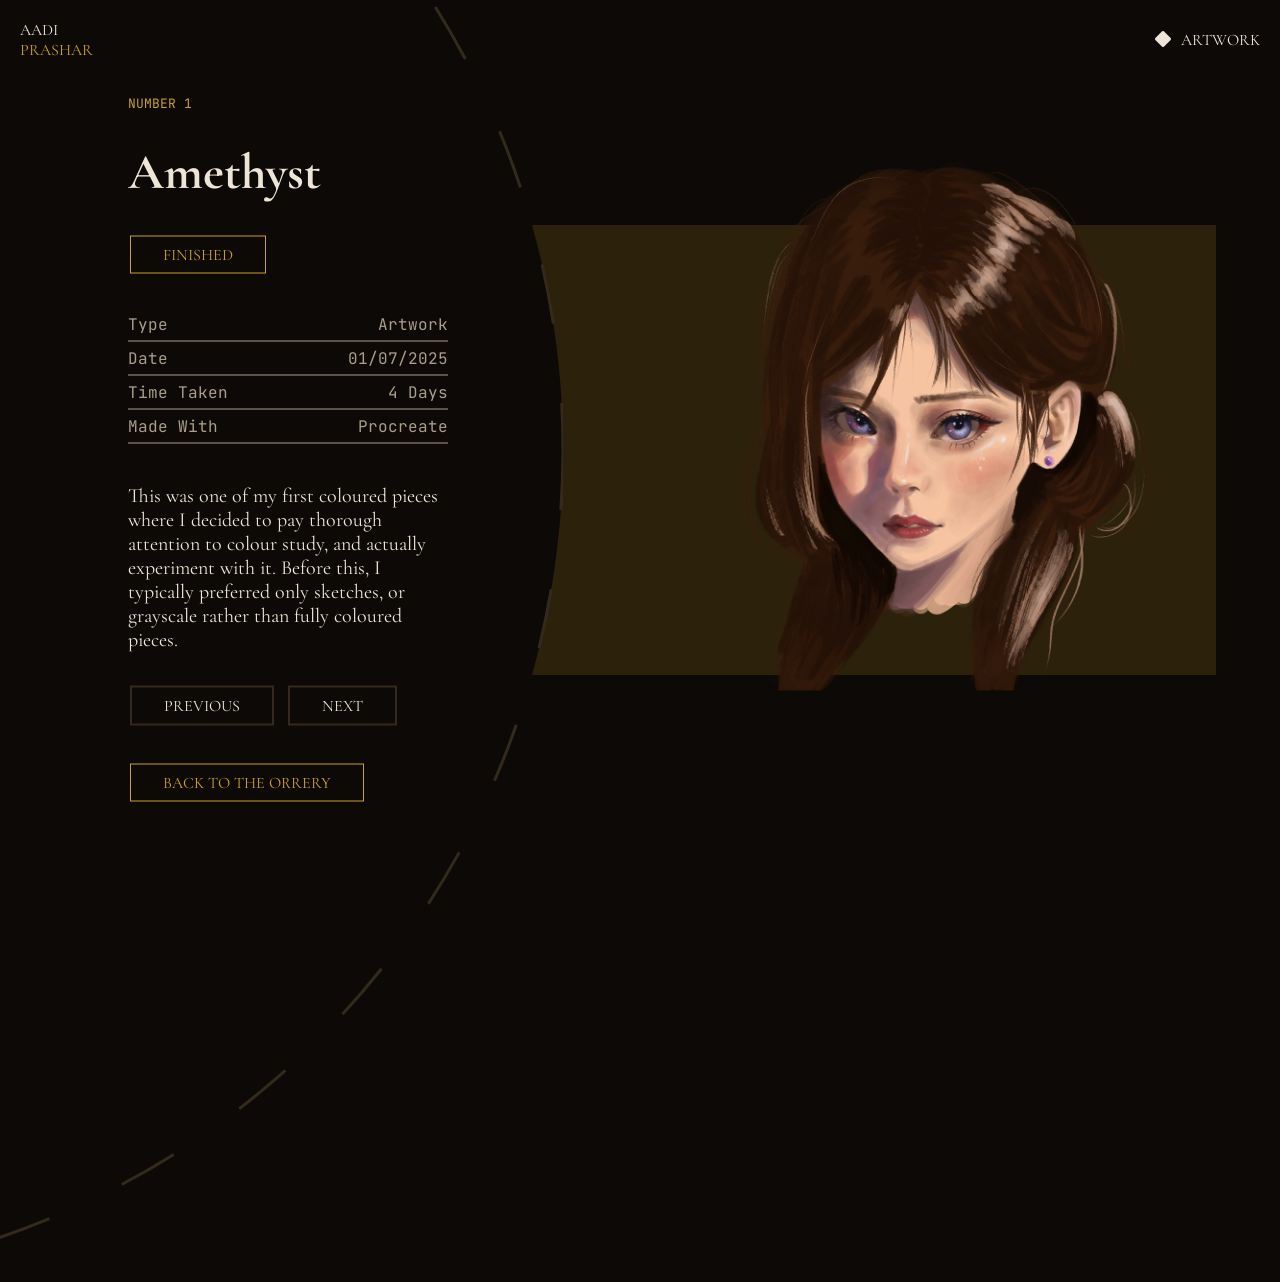
==== artwork.html @ fd330e30 "Added artwork image / styling to Artwork page" ====
<!DOCTYPE html>
<html>

<head>
    <meta charset="UTF-8">
    <meta name="viewport" content="width=device-width, initial-scale=1.0">
    <title>Artwork Page</title>
    <link href="style.css" rel="stylesheet" type="text/css" media="all">
    <link rel="stylesheet" href="https://cdn.jsdelivr.net/npm/bootstrap-icons@1.13.2/font/bootstrap-icons.min.css">
</head>

<body>
    <!-- Header -->
    <div class="project-header">
        <!-- Name label word mark -->
        <div class="name-label">
            <p class="first-name">Aadi</p>
            <p class="last-name">Prashar</p>
        </div>

        <!-- Project Type -->
        <p class="project-type"><i class="bi bi-diamond-fill"></i>Artwork</p>
    </div>

    <!-- Arc Split -->
    <div class="artwork-arc">
      <svg class="rings" aria-hidden="true">
        <circle class="ring" r="50%" />
      </svg>
    </div>

    <!-- Artwork Content -->
    <div class="artwork-content">
        <p class="artwork-number">Number 1</p>
        <h1 class="artwork-title">Amethyst</h1>
        <div class="status">Finished</div>

        <!-- Artwork data list -->
        <dl class="artwork-data">
            <div class="data-row">
                <dt>Type</dt>
                <dd>Artwork</dd>
            </div>
            <div class="data-row">
                <dt>Date</dt>
                <dd>01/07/2025</dd>
            </div>
            <div class="data-row">
                <dt>Time Taken</dt>
                <dd>4 Days</dd>
            </div>
            <div class="data-row">
                <dt>Made With</dt>
                <dd>Procreate</dd>
            </div>
        </dl>

        <p class="artwork-description">This was one of my first coloured pieces where I decided to pay thorough attention to colour study, and actually experiment with it. Before this, I typically preferred only sketches, or grayscale rather than fully coloured pieces.</p>
        
        <!-- Buttons -->
        <div class="nav-buttons">
            <a class="button">Previous</a>
            <a class="button">Next</a>
        </div>
        <a class="gold-button" href="index.html#orrery">Back to the Orrery</a>
    </div>

    <!-- Artwork -->
    <div class="artwork">
        <img src="images/artworks/amethyst.png" alt="Digital portrait - amethyst">
    </div>

    <div class="background-panel"></div>

</body>

</html>
---- style.css ----
@import url('https://fonts.googleapis.com/css2?family=Cormorant+Garamond:ital,wght@0,300..700;1,300..700&family=EB+Garamond:ital,wght@0,400..800;1,400..800&family=JetBrains+Mono:ital,wght@0,100..800;1,100..800&display=swap');

:root {
  --bg: #0C0907;
  --panel: #12100B;
  --border: #342A1C;
  --offwhite: #EDE6D6;
  --dim: #AB9E8B;
  --line: #241E15; 
  --gold: #C9A227;
  --amber: #B4472A;
}

html {
  cursor: url("images/cursors/arrow.png"), auto;
}

* {
  margin: 0;
  padding: 0;
  box-sizing: border-box;
  overflow: hidden;
  scroll-behavior: smooth;
}

body {
  background: var(--bg);
  color: var(--offwhite);
  font-family: "Cormorant Garamond", serif;
  height: 100vh;
  overflow-y: auto;
  scroll-snap-type: y proximity;
}

/* Buttons from W3Schools */
/* Buttons */
.button {
  border: 2px solid var(--border);
  color: var(--offwhite);
  padding: 8px 32px;
  text-align: center;
  text-decoration: none;
  text-transform: uppercase;
  display: inline-block;
  margin: 4px 2px;
  transition-duration: 0.4s;
  cursor: pointer;
}

.button:hover {
  background-color: color-mix(in srgb, var(--gold) 5%, transparent);
  border: 1px solid var(--gold);
  color: var(--gold);
}

.gold-button {
  border: 1.5px solid var(--gold);
  color: var(--gold);
  padding: 8px 32px;
  text-align: center;
  text-decoration: none;
  text-transform: uppercase;
  display: inline-block;
  margin: 4px 2px;
  transition-duration: 0.4s;
  cursor: pointer;
}

.gold-button:hover {
  background-color: var(--gold);
  color: var(--bg);
}

/* ************************************

----------- INDEX.HTML ----------------

************************************* */

/* Navbar snippet from W3Schools then edited */
/* The navigation bar */
.navbar {
  font-size: 14px;
  text-transform: uppercase;
  position: fixed;
  display: flex;
  flex-direction: column;
  right: 15px;
  top: 50%;
  transform: translateY(-50%);
  z-index: 10;
}

/* Links inside the navbar */
.navbar a {
  float: left;
  color: var(--offwhite);
  text-align: center;
  padding: 14px 16px;
  text-decoration: none;
  transition-duration: 0.4s;
}

.navbar a:hover {
  color: var(--gold);
}

.navbar .active {
  font-size: 16px;
  color: var(--gold);
}

/* ----------------
Home section 
---------------- */
.hero-section {
  height: 100vh;
  padding: 0 clamp(20px, 7vw, 140px);
  display: flex;
  flex-direction: column;
  justify-content: center;
  border-bottom: 1px solid var(--line);
  position: relative;
  scroll-snap-align: start;
  overflow: visible;
}

/* Hero text */
.hero-section h1 {
  font-family: "Cormorant Garamond", serif;
  font-weight: 300;
  font-size: clamp(44px, 8vw, 170px);
  line-height: 1;
  letter-spacing: 14px;
  text-transform: uppercase;
  z-index: 10;
}

.hero-section p {
  color: var(--gold);
  font-size: clamp(16px, 1.5vw, 20px);
  letter-spacing: 3px;
  margin-top: 20px;
  white-space: nowrap;
}

/* Hero rings */
.hero-rings {
  position: absolute;
  right: -5%;
  top: 59%;
  transform: translateY(-50%);
  width: clamp(20vw, 50vw, 60vw);
  aspect-ratio: 1;
  z-index: 9;
  opacity: 70%;
}

/* Claude gen */
.hero-rings .rings {
  position: absolute;
  inset: 0;
  width: 100%;
  height: 100%;
  overflow: visible;
  pointer-events: none;
}

/* Claude gen */
.hero-rings .ring {
  cx: 50%;
  cy: 50%;
  fill: none;
  stroke: var(--border);
  stroke-width: 2;
  stroke-dasharray: 30 18;
}

/* Scroll line */
.scroll {
  position: absolute;
  left: 50%;
  bottom: -40px;
  transform: translate(-50%, -50%);
}

.scroll-text {
  font-family: "Cormorant Garamond", serif;
  font-size: 12px;
  letter-spacing: 5px;
  color: var(--gold);
  text-align: center;
}

.scroll-line {
  width: 1px;
  height: 80px;
  background: linear-gradient(to bottom, var(--gold), var(--bg));
  margin: 10px auto 0 auto;
}


/* ----------------
Orrery Section 
---------------- */
.orrery-section {
  position: relative;
  height: 100vh;
  align-items: center;
  justify-content: center;
  gap: 60px;
  border-bottom: 1px solid var(--line);
  scroll-snap-align: start;
}

/* Name wordmark label */
.name-label {
  position: sticky;
  top: 20px;
  margin: 20px 0 0 20px;
  font-family: "Cormorant Garamond", serif;
  text-transform: uppercase;
}

.name-label .first-name {
  color: var(--offwhite);
}

.name-label .last-name {
  color: var(--gold);
}

/* Dial */
.dial {
  position: absolute;
  top: 50%;
  left: 50%;
  transform: translate(-50%, -50%);
  width: clamp(250px, 40%, 1000px);
  aspect-ratio: 1;
  position: relative;
  border-radius: 50%;
  overflow: visible;
}

/* Ring / dial styling */
/* Claude gen */
.rings {
  position: absolute;
  inset: 0;
  width: 100%;
  height: 100%;
  pointer-events: none;
}

/* Claude gen */
.ring {
  cx: 50%;
  cy: 50%;
  fill: none;
  stroke: var(--border);
  stroke-width: 2;
  stroke-dasharray: 30 18;
}

/*--- Code adapted from Theo Soti "CSS radar animation": 
https://cssradar.com/blog/css-radar-animation.html --- */

/* Sweep */
.orrery-sweep {
  position: absolute;
  inset: 0;
  animation: radar-sweep 9s linear infinite;
  overflow: inherit;
}

.sweep {
  position: absolute;
  inset: 0;
  border-radius: 50%;
  overflow: clip;
}

.sweep::before {
  content: "";
  position: absolute;
  inset: 0;
  border-radius: inherit;
  background: conic-gradient(
    from 0deg,
    transparent 0 89%,
    color-mix(in srgb, var(--gold) 8%, transparent) 94%,
    color-mix(in srgb, var(--gold) 22%, transparent) 97%
  );
}

@keyframes radar-sweep {
  to {
    rotate: 1turn;
  }
}

/* Centre Plot */
.orrery-centre {
  position: absolute;
  inset: 0;
  margin: auto;
  inline-size: 10px;
  aspect-ratio: 1;
  border-radius: 50%;
  background: var(--gold);
}

.orrery-plots {
  z-index: 10;
  margin: 0;
  padding: 0;
  list-style: none;
}

.orrery-plot {
  position: absolute;
  inset-inline-start: var(--bx);
  inset-block-start: var(--by);
  translate: -50% -50%;
  inline-size: 10px;
  aspect-ratio: 1;
  rotate: 45deg;
  background: var(--offwhite);
}
/*--- End of adapted code --- */

/* Orrery hand */
.hand {
  position: absolute;
  width: 4px;
  height: 52%;
  left: 50%;
  bottom: 50%;
  transform: translate(-50%, 0);
  background: var(--gold);
}

/* Orrery Centre Name */
.orrery-name {
  position: absolute;
  display: none;
  top: 50%;
  left: 50%;
  transform: translate(-50%, -50%);
  font-size: 14px;
  letter-spacing: 3px;
  white-space: nowrap;
}

/* Preview window */
.preview {
  display: none;
  width: 300px;
  height: 420px;
  background: var(--panel);
  border: 1px solid var(--border);
}

/* Key */
.key {
  position: absolute;
  bottom: 20px;
  left: 20px;
}

.key-title {
  font-size: 14px;
  color: var(--offwhite);
  margin-bottom: 10px;
}

.key ul {
  display: flex;
  flex-direction: column;
  gap: 10px;
  list-style: none;
}

.key li {
  font-family: 'JetBrains Mono', monospace;
  font-size: 12px;
  display: flex;
  align-items: center;
  gap: 10px;
}

/* Key icons */
.key .game {
  color: var(--amber);
}

.key .website {
  color: var(--gold);
}

.key .art-finished {
  color: var(--offwhite);
}

.key .art-study {
  color: var(--offwhite);
  font-size: 8px;
}

.key .fav {
  color: var(--gold);
}


/* Buttons */
.orrery-buttons {
  position: absolute;
  bottom: 20px;
  right: 20px;
  display: flex;
  gap: 12px;
}

/* ----------------
About Section 
---------------- */
.about-section {
  position: relative;
  height: 100vh;
  display: flex;
  align-items: center;
  justify-content: center;
  gap: 60px;
  padding: 80px;
  border-bottom: 1px solid var(--line);
  scroll-snap-align: start;
}

/* ----------------
Contact Section 
---------------- */
.contact-section {
  position: relative;
  height: 100vh;
  display: flex;
  align-items: center;
  justify-content: center;
  gap: 60px;
  padding: 80px;
  border-bottom: 1px solid var(--line);
  scroll-snap-align: start;
}



/* ************************************

----------- ARTWORK.HTML ----------------

************************************* */
/* Header */
.project-header {
  position: absolute;
  top: 20px;
  left: 20px;
  right: 20px;
  display: flex;
  justify-content: space-between;
  z-index: 10;
}

.project-header .name-label {
  top: 0;
  margin: 0;
  position: sticky;
}

.project-header .project-type {
  text-transform: uppercase;
  font-family: "Cormorant Garamond", serif;
  display: flex;
  align-items: center;
  gap: 10px;
}

/* Ring Arc */
.artwork-arc {
  position: absolute;
  top: 50%;
  transform: translate(0, -50%);
  left: calc(44% - 130vw);
  width: 130vw;
  aspect-ratio: 1;
  z-index: 2;
}

.artwork-arc .ring {
  fill: var(--bg);
  stroke-width: 3;
  stroke-dasharray: 60 80;
}

/* Content */
.artwork-content {
  position: absolute;
  top: 50%;
  left: 10vw;
  transform: translate(0, -50%);
  max-width: 25vw;
  display: flex;
  flex-direction: column;
  z-index: 10;
  align-items: flex-start;
  gap: 30px;
}

.artwork-number {
  font-family: 'JetBrains Mono', monospace;
  text-transform: uppercase;
  font-size: 13px;
  color: var(--gold);
}

.artwork-title {
  font-size: 50px;
}

.status {
  border: 1.5px solid var(--gold);
  color: var(--gold);
  padding: 8px 32px;
  text-align: center;
  margin: 4px 2px;
  text-transform: uppercase;
}

.artwork-data {
  width: 100%;
  font-family: 'JetBrains Mono', monospace;
  color: var(--dim);
  padding-bottom: 10px;
}

.data-row {
  display: flex;
  justify-content: space-between;
  padding: 6px 0;
  border-bottom: 1px solid var(--dim);
}

.artwork-description {
  max-width: 50ch;
  font-size: 20px;
}

.nav-buttons {
  display: flex;
  gap: 10px;
}

/* Artwork */
.artwork {
  position: absolute;
  top: 45%;
  right: 3%;
  transform: translate(0, -50%);
  width: 45vw;
  z-index: 3;
}

.artwork img {
  width: 100%;
  height: 100%;
  object-fit: contain;
}

/* Panel that sits behind artwork */
.background-panel {
  position: absolute;
  width: 95vw;
  height: 50vh;
  background-color: color-mix(in srgb, var(--gold) 20%, transparent 100%);
  top: 50%;
  left: 0;
  transform: translate(0, -50%);
  z-index: 1;
}
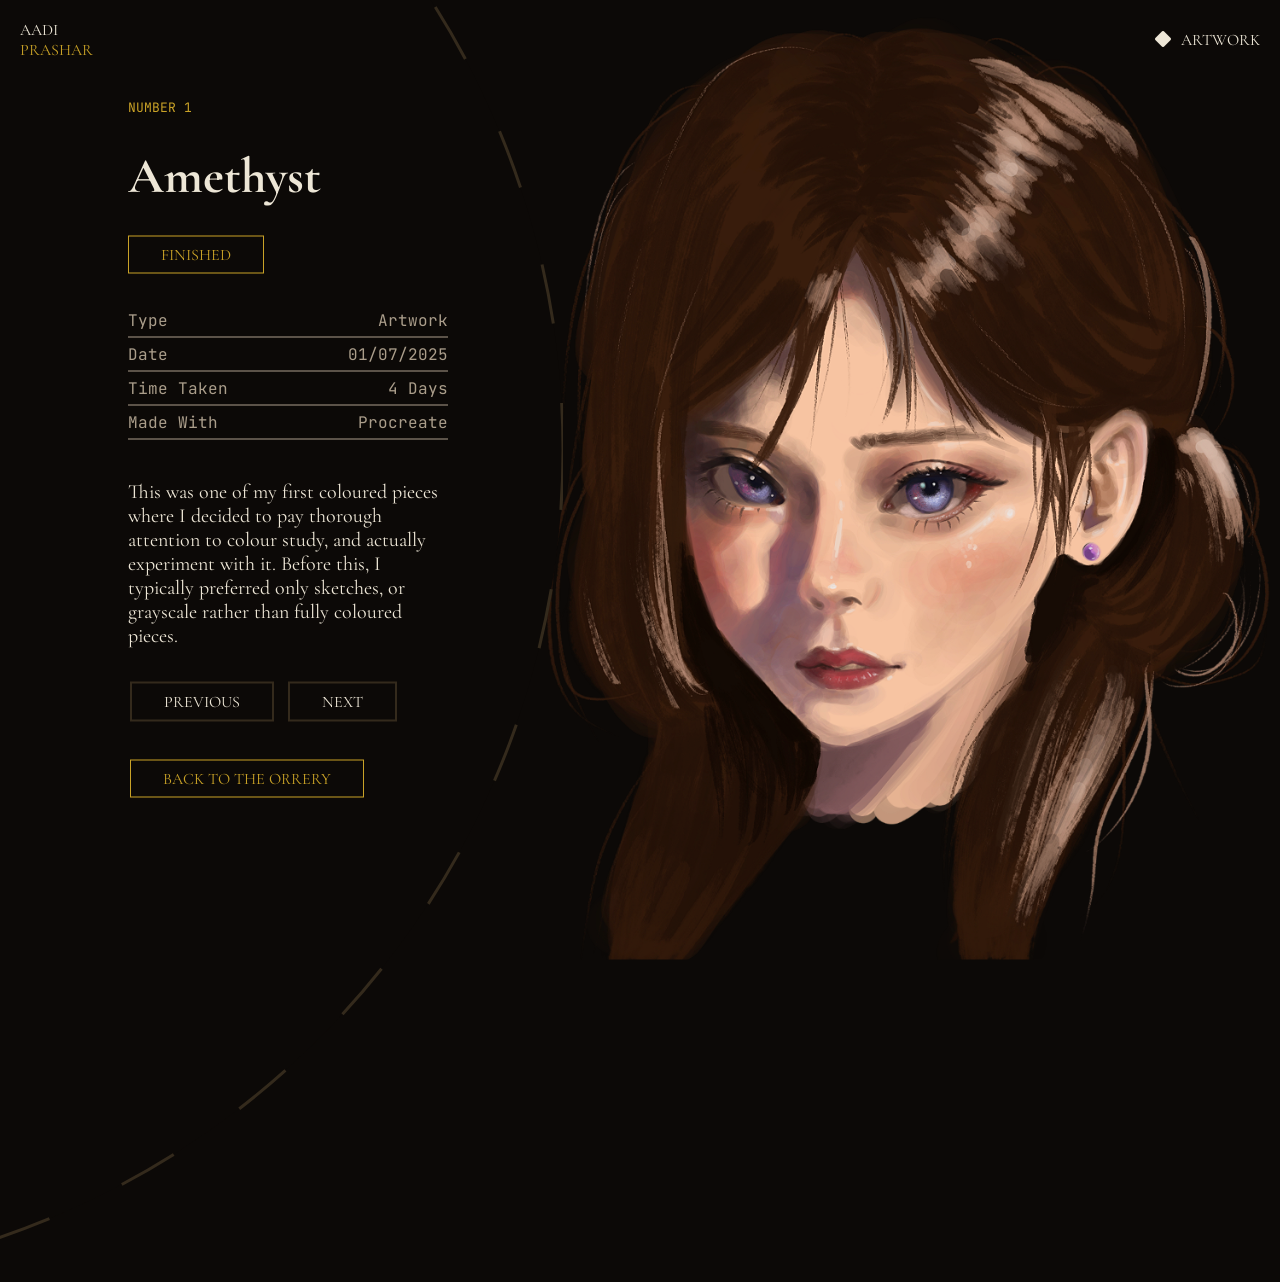
==== commit 29e91fb1: "Got feedback and made art much bigger / bleed off edges" ====
--- a/artwork.html
+++ b/artwork.html
@@ -70,8 +70,6 @@
         <img src="images/artworks/amethyst.png" alt="Digital portrait - amethyst">
     </div>
 
-    <div class="background-panel"></div>
-
 </body>
 
 </html>
--- a/style.css
+++ b/style.css
@@ -32,7 +32,6 @@
   scroll-snap-type: y proximity;
 }
 
-/* Buttons from W3Schools */
 /* Buttons */
 .button {
   border: 2px solid var(--border);
@@ -93,7 +92,6 @@
 
 /* Links inside the navbar */
 .navbar a {
-  float: left;
   color: var(--offwhite);
   text-align: center;
   padding: 14px 16px;
@@ -127,7 +125,6 @@
 
 /* Hero text */
 .hero-section h1 {
-  font-family: "Cormorant Garamond", serif;
   font-weight: 300;
   font-size: clamp(44px, 8vw, 170px);
   line-height: 1;
@@ -150,30 +147,10 @@
   right: -5%;
   top: 59%;
   transform: translateY(-50%);
-  width: clamp(20vw, 50vw, 60vw);
+  width: 50vw;
   aspect-ratio: 1;
   z-index: 9;
   opacity: 70%;
-}
-
-/* Claude gen */
-.hero-rings .rings {
-  position: absolute;
-  inset: 0;
-  width: 100%;
-  height: 100%;
-  overflow: visible;
-  pointer-events: none;
-}
-
-/* Claude gen */
-.hero-rings .ring {
-  cx: 50%;
-  cy: 50%;
-  fill: none;
-  stroke: var(--border);
-  stroke-width: 2;
-  stroke-dasharray: 30 18;
 }
 
 /* Scroll line */
@@ -206,9 +183,6 @@
 .orrery-section {
   position: relative;
   height: 100vh;
-  align-items: center;
-  justify-content: center;
-  gap: 60px;
   border-bottom: 1px solid var(--line);
   scroll-snap-align: start;
 }
@@ -238,7 +212,6 @@
   transform: translate(-50%, -50%);
   width: clamp(250px, 40%, 1000px);
   aspect-ratio: 1;
-  position: relative;
   border-radius: 50%;
   overflow: visible;
 }
@@ -312,7 +285,6 @@
 }
 
 .orrery-plots {
-  z-index: 10;
   margin: 0;
   padding: 0;
   list-style: none;
@@ -371,7 +343,6 @@
 
 .key-title {
   font-size: 14px;
-  color: var(--offwhite);
   margin-bottom: 10px;
 }
 
@@ -473,7 +444,6 @@
 .project-header .name-label {
   top: 0;
   margin: 0;
-  position: sticky;
 }
 
 .project-header .project-type {
@@ -531,7 +501,6 @@
   color: var(--gold);
   padding: 8px 32px;
   text-align: center;
-  margin: 4px 2px;
   text-transform: uppercase;
 }
 
@@ -562,27 +531,15 @@
 /* Artwork */
 .artwork {
   position: absolute;
-  top: 45%;
-  right: 3%;
+  top: 50%;
+  right: -12%;
   transform: translate(0, -50%);
-  width: 45vw;
-  z-index: 3;
+  width: 80vw;
+  z-index: -1;
 }
 
 .artwork img {
   width: 100%;
   height: 100%;
-  object-fit: contain;
-}
-
-/* Panel that sits behind artwork */
-.background-panel {
-  position: absolute;
-  width: 95vw;
-  height: 50vh;
-  background-color: color-mix(in srgb, var(--gold) 20%, transparent 100%);
-  top: 50%;
-  left: 0;
-  transform: translate(0, -50%);
-  z-index: 1;
-}+}
+
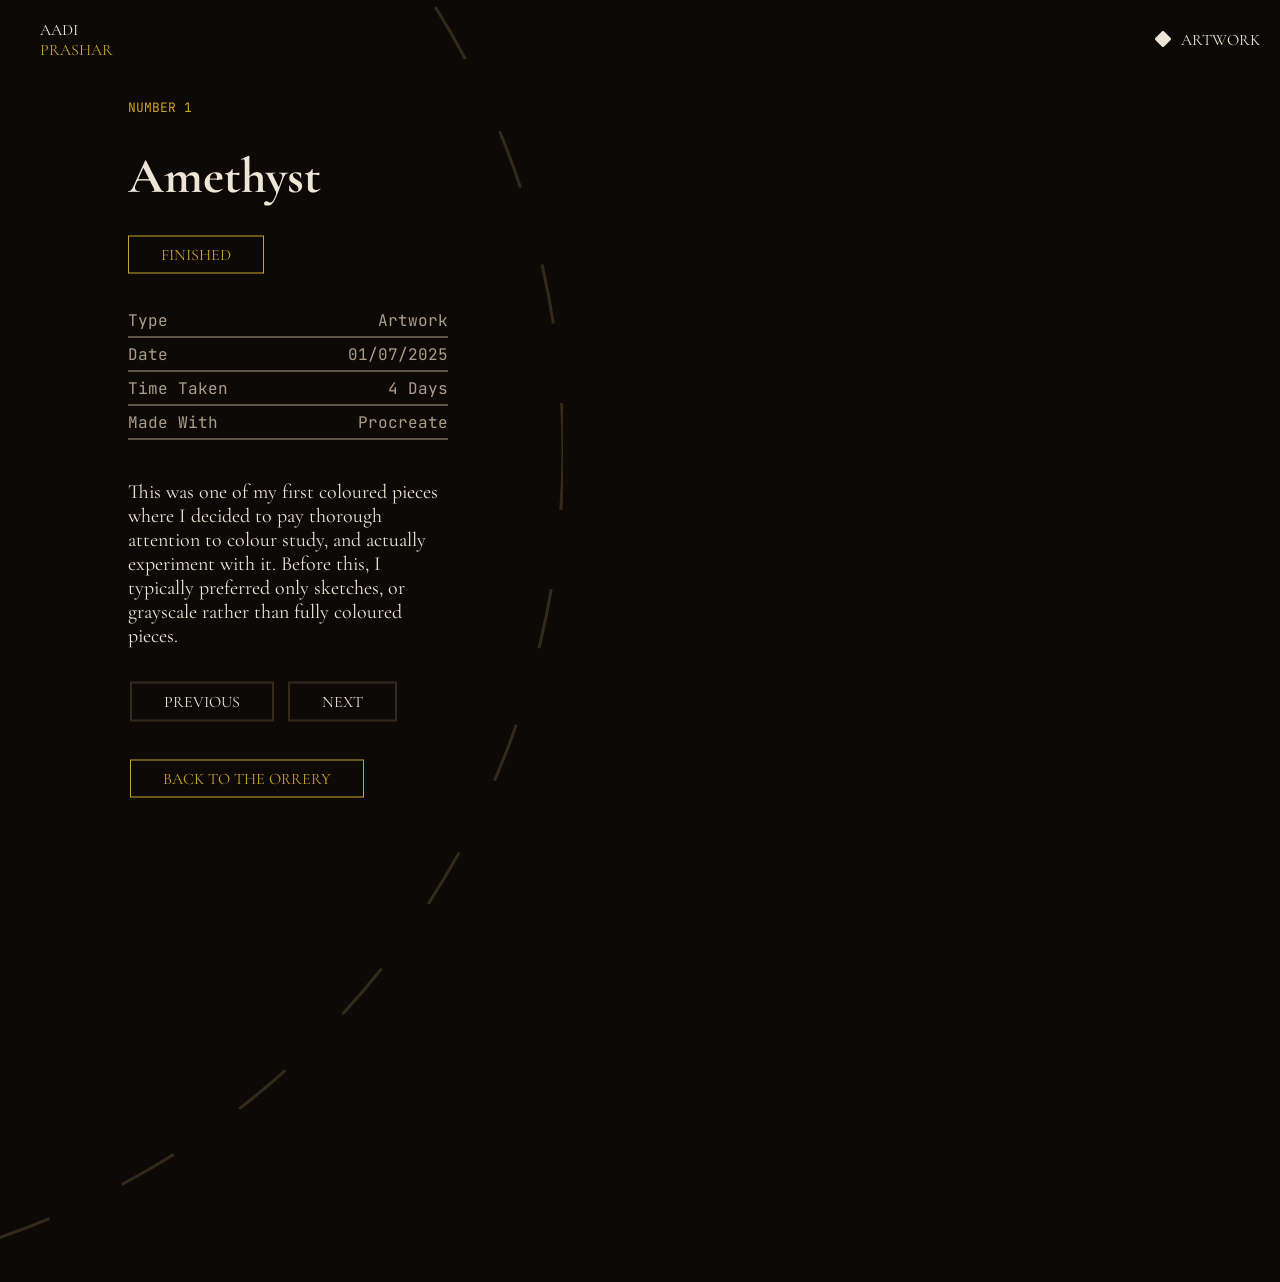
==== commit 0cf35067: "Started working on the website page, working on arc / content positioning" ====
--- a/artwork.html
+++ b/artwork.html
@@ -13,10 +13,10 @@
     <!-- Header -->
     <div class="project-header">
         <!-- Name label word mark -->
-        <div class="name-label">
+        <a class="name-label" href="index.html">
             <p class="first-name">Aadi</p>
             <p class="last-name">Prashar</p>
-        </div>
+        </a>
 
         <!-- Project Type -->
         <p class="project-type"><i class="bi bi-diamond-fill"></i>Artwork</p>
@@ -67,7 +67,7 @@
 
     <!-- Artwork -->
     <div class="artwork">
-        <img src="images/artworks/amethyst.png" alt="Digital portrait - amethyst">
+        <img src="images/artworks/amethyst-print.png" alt="Digital portrait - amethyst">
     </div>
 
 </body>
--- a/style.css
+++ b/style.css
@@ -190,10 +190,13 @@
 /* Name wordmark label */
 .name-label {
   position: sticky;
+  z-index: 10;
   top: 20px;
+  left: 20px;
   margin: 20px 0 0 20px;
   font-family: "Cormorant Garamond", serif;
   text-transform: uppercase;
+  text-decoration: none;
 }
 
 .name-label .first-name {
@@ -448,7 +451,6 @@
 
 .project-header .project-type {
   text-transform: uppercase;
-  font-family: "Cormorant Garamond", serif;
   display: flex;
   align-items: center;
   gap: 10px;
@@ -543,3 +545,102 @@
   height: 100%;
 }
 
+
+/* ************************************
+
+----------- WEBSITE.HTML ----------------
+
+************************************* */
+.project-header .project-type .website {
+  color: var(--gold);
+}
+
+/* Ring Arc */
+.website-arc {
+  position: absolute;
+  top: clamp(-2000px, -5vw, -200px);
+  transform: translate(0, -50%);
+  left: 30vw;
+  width: 130vw;
+  aspect-ratio: 1;
+  z-index: 2;
+}
+
+.website-arc .ring {
+  fill: var(--bg);
+  stroke-width: 3;
+  stroke-dasharray: 60 80;
+}
+
+/* Content */
+.website-content {
+  position: absolute;
+  top: 50%;
+  right: 20vw;
+  transform: translate(0, -50%);
+  max-width: 25vw;
+  display: flex;
+  flex-direction: column;
+  z-index: 10;
+  align-items: flex-start;
+  gap: 30px;
+}
+
+.artwork-number {
+  font-family: 'JetBrains Mono', monospace;
+  text-transform: uppercase;
+  font-size: 13px;
+  color: var(--gold);
+}
+
+.artwork-title {
+  font-size: 50px;
+}
+
+.status {
+  border: 1.5px solid var(--gold);
+  color: var(--gold);
+  padding: 8px 32px;
+  text-align: center;
+  text-transform: uppercase;
+}
+
+.artwork-data {
+  width: 100%;
+  font-family: 'JetBrains Mono', monospace;
+  color: var(--dim);
+  padding-bottom: 10px;
+}
+
+.data-row {
+  display: flex;
+  justify-content: space-between;
+  padding: 6px 0;
+  border-bottom: 1px solid var(--dim);
+}
+
+.artwork-description {
+  max-width: 50ch;
+  font-size: 20px;
+}
+
+.nav-buttons {
+  display: flex;
+  gap: 10px;
+}
+
+/* Artwork */
+.artwork {
+  position: absolute;
+  top: 50%;
+  left: 10%;
+  transform: translate(0, -50%);
+  width: 40vw;
+  z-index: -1;
+}
+
+.artwork img {
+  width: 100%;
+  height: 100%;
+}
+
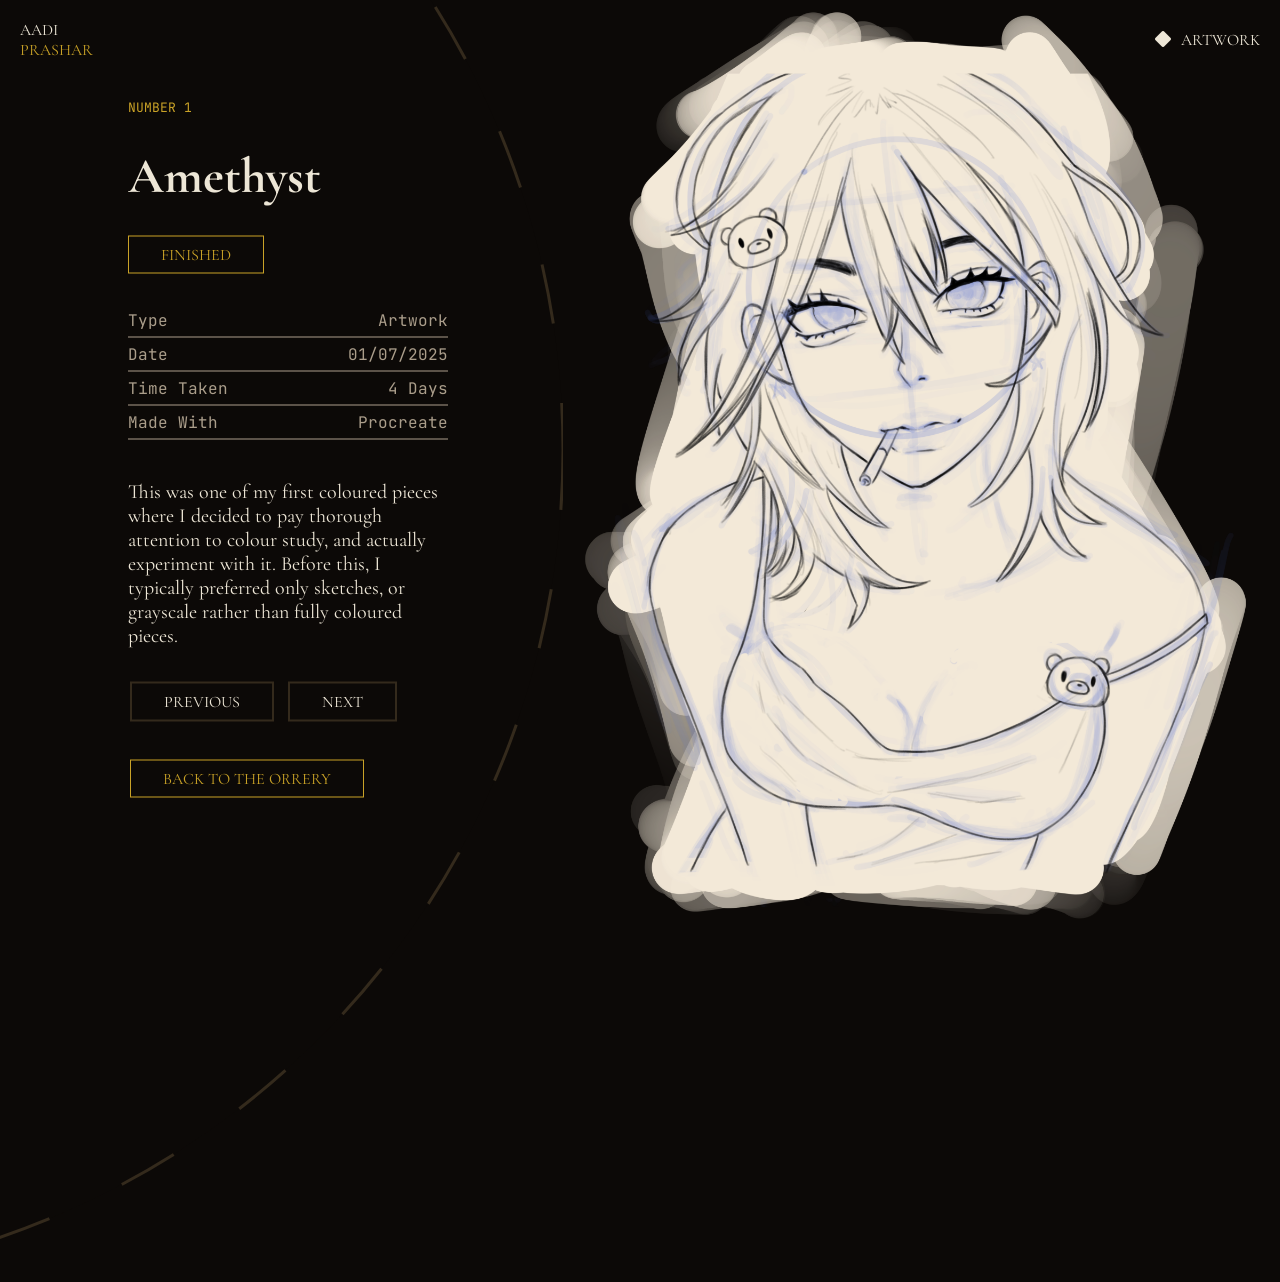
==== commit fc80d557: "Added artworks, as well as updated project array" ====
--- a/artwork.html
+++ b/artwork.html
@@ -67,7 +67,7 @@
 
     <!-- Artwork -->
     <div class="artwork">
-        <img src="images/artworks/amethyst-print.png" alt="Digital portrait - amethyst">
+        <img src="images/artworks/body-sketch.png" alt="Digital portrait - amethyst">
     </div>
 
 </body>
--- a/style.css
+++ b/style.css
@@ -9,6 +9,8 @@
   --line: #241E15; 
   --gold: #C9A227;
   --amber: #B4472A;
+
+  --sweep-duration: 30s;
 }
 
 html {
@@ -30,6 +32,10 @@
   height: 100vh;
   overflow-y: auto;
   scroll-snap-type: y proximity;
+}
+
+[hidden] {
+  display: none !important;
 }
 
 /* Buttons */
@@ -192,11 +198,14 @@
   position: sticky;
   z-index: 10;
   top: 20px;
-  left: 20px;
   margin: 20px 0 0 20px;
   font-family: "Cormorant Garamond", serif;
   text-transform: uppercase;
   text-decoration: none;
+}
+
+.home-name-label {
+  left: 20px;
 }
 
 .name-label .first-name {
@@ -246,7 +255,7 @@
 .orrery-sweep {
   position: absolute;
   inset: 0;
-  animation: radar-sweep 9s linear infinite;
+  /* Added directly by Claude: removed the radar-sweep animation, rotation is now set by JS */
   overflow: inherit;
 }
 
@@ -270,11 +279,7 @@
   );
 }
 
-@keyframes radar-sweep {
-  to {
-    rotate: 1turn;
-  }
-}
+/* Added directly by Claude: removed @keyframes radar-sweep (no longer used) */
 
 /* Centre Plot */
 .orrery-centre {
@@ -291,19 +296,61 @@
   margin: 0;
   padding: 0;
   list-style: none;
-}
-
+  z-index: 5;
+}
+
+/* Converting polar into top / left */
 .orrery-plot {
-  position: absolute;
-  inset-inline-start: var(--bx);
-  inset-block-start: var(--by);
+  --angle: calc(var(--turn) * 1turn);
+  position: absolute;
+  left: calc(50% + sin(var(--angle)) * var(--distance));
+  top: calc(50% - cos(var(--angle)) * var(--distance));
   translate: -50% -50%;
-  inline-size: 10px;
-  aspect-ratio: 1;
-  rotate: 45deg;
-  background: var(--offwhite);
+}
+
+.orrery-plot .bi {
+  /* Added directly by Claude: removed looping ping animation + delay, pings are triggered by JS */
+  opacity: 0.45;
+  font-size: 12px;
+}
+
+.orrery-plot.selected .bi {
+  color: red;
+}
+
+@keyframes orrery-ping {
+  0%   {  
+    opacity: 1;
+    scale: 2.4;
+    font-size: 18px;
+  }
+
+  15%,
+  100% {
+    opacity: 0.45;
+    scale: 1;
+    font-size: 12px;
+  }
 }
 /*--- End of adapted code --- */
+
+/* --- Added directly by Claude: draggable sweep ---
+Removed the .orrery-paused rules, pausing is now handled in JS */
+
+/* One-shot ping, restarted by JS each time the hand passes */
+.orrery-plot .bi.ping {
+  animation: orrery-ping var(--sweep-duration) linear;
+}
+
+.dial {
+  touch-action: none;  /* stop the page scrolling while dragging on touch screens */
+  cursor: grab;
+}
+
+.dial.dragging {
+  cursor: grabbing;
+}
+/* --- End of code added directly by Claude --- */
 
 /* Orrery hand */
 .hand {
@@ -328,13 +375,74 @@
   white-space: nowrap;
 }
 
+/* Claude generated code for Sector labels */
+.orrery-plot,
+.orrery-label {
+  --angle: calc(var(--turn) * 1turn);
+  position: absolute;
+  left: calc(50% + sin(var(--angle)) * var(--distance));
+  top:  calc(50% - cos(var(--angle)) * var(--distance));
+  translate: -50% -50%;
+}
+
+.orrery-label {
+  --distance: 57%;  /* outside the outer ring (50%) */
+  text-transform: uppercase;
+  color: var(--gold);
+  white-space: nowrap;
+  pointer-events: none;
+}
+
+.orrery-divider {
+  position: absolute;
+  left: 50%;
+  bottom: 50%;
+  width: 1px;
+  height: 50%;                      /* centre to outer ring */
+  background: var(--border);
+  transform-origin: bottom center;  /* pivot at the dial centre */
+  rotate: calc(var(--turn) * 1turn);
+  pointer-events: none;
+}
+/* End of claude generated code */
+
+/* Age label */
+.age-label {
+  position: absolute;
+  left: 50%;
+  transform: translate(-50%, -50%);
+  color: var(--dim);
+  text-transform: uppercase;
+  font-size: 14px;
+}
+
+.age-label.recent {
+  top: 38%;
+}
+
+.age-label.old {
+  top: 1%;
+}
+
 /* Preview window */
 .preview {
-  display: none;
+  position: absolute;
+  top: 50%;
+  transform: translate(0, -50%);
   width: 300px;
-  height: 420px;
+  height: 50vh;
+  padding: 20px;
+  margin-left: 3vw;
+  display: flex;
+  flex-direction: column;
+  gap: 20px;
   background: var(--panel);
   border: 1px solid var(--border);
+}
+
+.preview-data {
+  font-family: 'JetBrains Mono', monospace;
+  color: var(--dim);
 }
 
 /* Key */
@@ -365,24 +473,24 @@
 }
 
 /* Key icons */
-.key .game {
+.game {
   color: var(--amber);
 }
 
-.key .website {
-  color: var(--gold);
-}
-
-.key .art-finished {
+.website {
+  color: var(--gold);
+}
+
+.art-finished {
   color: var(--offwhite);
 }
 
-.key .art-study {
+.art-study {
   color: var(--offwhite);
   font-size: 8px;
 }
 
-.key .fav {
+.fav {
   color: var(--gold);
 }
 
@@ -394,6 +502,64 @@
   right: 20px;
   display: flex;
   gap: 12px;
+}
+
+/* Projects List View */
+.list-view {
+  position: absolute;
+  top: 50%;
+  left: 50%;
+  transform: translate(-50%, -50%);
+  width: 30vw;
+  max-height: 70vh;
+  overflow-y: auto;
+  display: flex;
+  flex-direction: column;
+  gap: 10px;
+}
+
+.list-row {
+  display: flex;
+  gap: 20px;
+  padding: 20px 4px;
+  border-top: 1px solid var(--border);
+  border-bottom: 1px solid var(--border);
+  align-items: center;
+  transition-duration: 0.4s;
+}
+
+.list-row i {
+  transition-duration: 0.4s;
+  font-size: 14px;
+}
+
+.list-row:hover {
+  border-color: var(--gold);
+}
+
+.list-row:hover a {
+  color: var(--gold);
+}
+
+.list-row:hover .list-text {
+  color: var(--gold);
+}
+
+.list-row:hover i {
+  font-size: 24px;
+}
+
+.list-row a {
+  text-decoration: none;
+  color: var(--offwhite);
+  font-size: 24px;
+}
+
+.list-text {
+  text-transform: uppercase;
+  font-family: 'JetBrains Mono', monospace;
+  color: var(--dim);
+  margin-left: auto;
 }
 
 /* ----------------
@@ -534,10 +700,10 @@
 .artwork {
   position: absolute;
   top: 50%;
-  right: -12%;
+  right: -9%;
   transform: translate(0, -50%);
-  width: 80vw;
-  z-index: -1;
+  width: 75vw;
+  z-index: 20;
 }
 
 .artwork img {
@@ -545,7 +711,6 @@
   height: 100%;
 }
 
-
 /* ************************************
 
 ----------- WEBSITE.HTML ----------------
@@ -558,10 +723,10 @@
 /* Ring Arc */
 .website-arc {
   position: absolute;
-  top: clamp(-2000px, -5vw, -200px);
+  top: 5%;
   transform: translate(0, -50%);
-  left: 30vw;
-  width: 130vw;
+  left: 40%;
+  width: clamp(1200px, 130vw, 2300px);
   aspect-ratio: 1;
   z-index: 2;
 }
@@ -575,25 +740,25 @@
 /* Content */
 .website-content {
   position: absolute;
-  top: 50%;
-  right: 20vw;
   transform: translate(0, -50%);
+  top: 40%;
+  right: 13vw;
   max-width: 25vw;
   display: flex;
   flex-direction: column;
   z-index: 10;
-  align-items: flex-start;
+  align-items: center;
   gap: 30px;
 }
 
-.artwork-number {
+.website-number {
   font-family: 'JetBrains Mono', monospace;
   text-transform: uppercase;
   font-size: 13px;
   color: var(--gold);
 }
 
-.artwork-title {
+.website-title {
   font-size: 50px;
 }
 
@@ -605,7 +770,7 @@
   text-transform: uppercase;
 }
 
-.artwork-data {
+.website-data {
   width: 100%;
   font-family: 'JetBrains Mono', monospace;
   color: var(--dim);
@@ -619,7 +784,7 @@
   border-bottom: 1px solid var(--dim);
 }
 
-.artwork-description {
+.website-description {
   max-width: 50ch;
   font-size: 20px;
 }
@@ -630,14 +795,6 @@
 }
 
 /* Artwork */
-.artwork {
-  position: absolute;
-  top: 50%;
-  left: 10%;
-  transform: translate(0, -50%);
-  width: 40vw;
-  z-index: -1;
-}
 
 .artwork img {
   width: 100%;
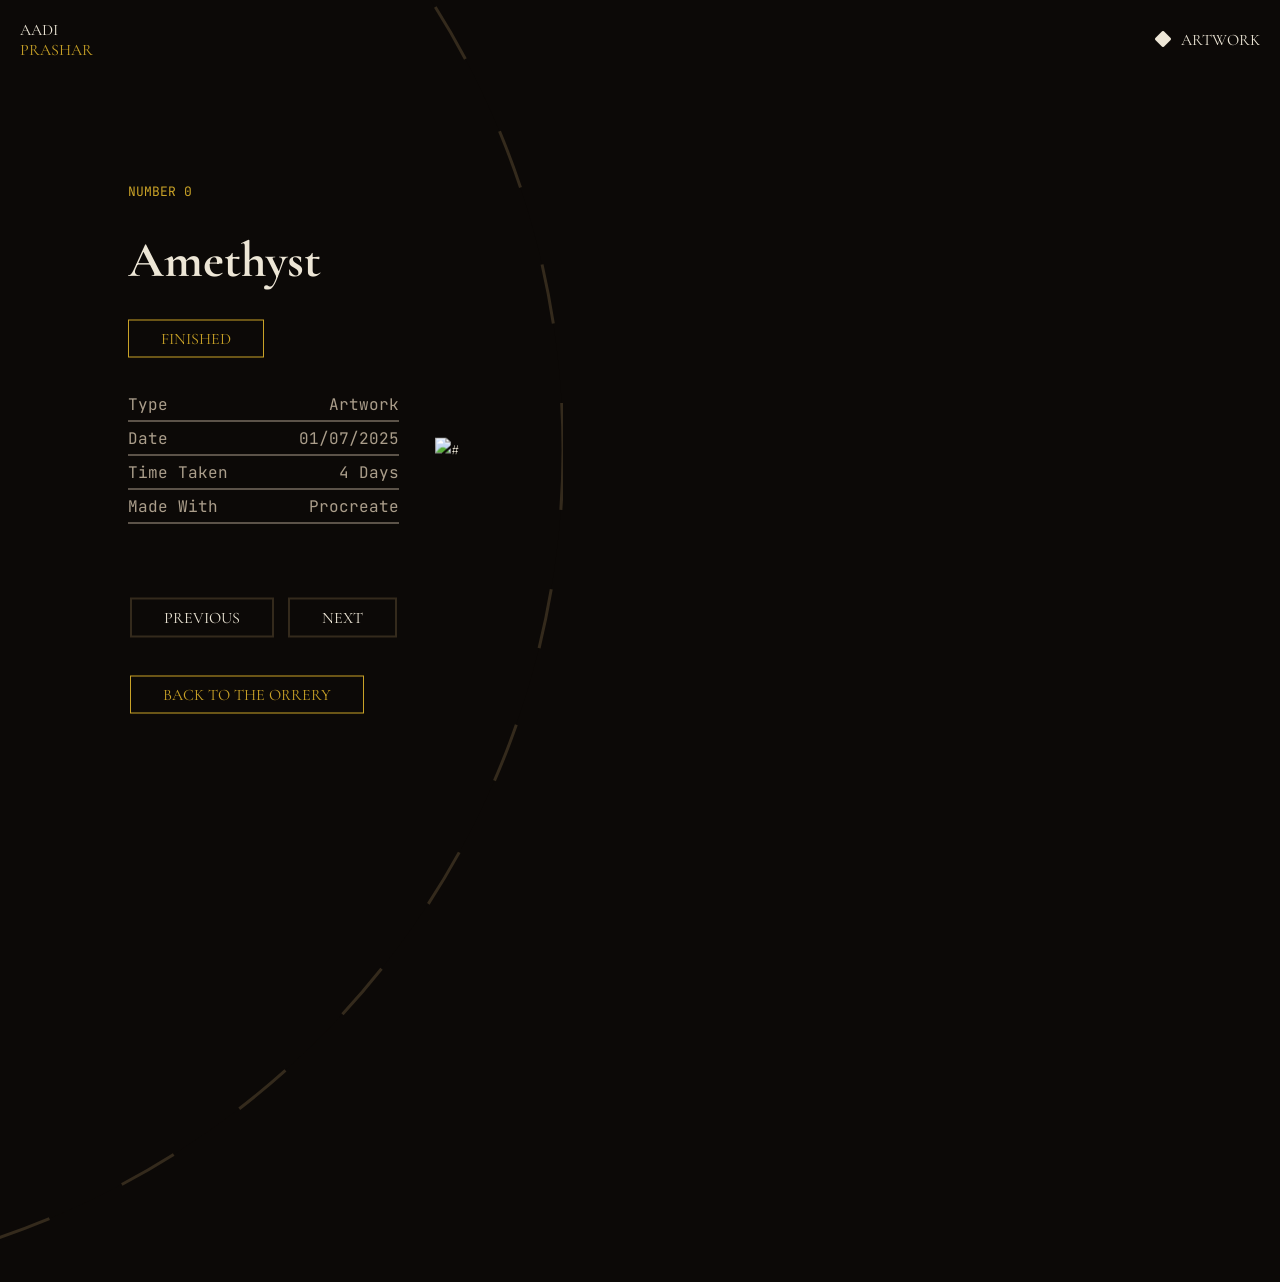
==== commit e596c14b: "Created updatePage.js to dynamically update artwork elements" ====
--- a/artwork.html
+++ b/artwork.html
@@ -7,6 +7,8 @@
     <title>Artwork Page</title>
     <link href="style.css" rel="stylesheet" type="text/css" media="all">
     <link rel="stylesheet" href="https://cdn.jsdelivr.net/npm/bootstrap-icons@1.13.2/font/bootstrap-icons.min.css">
+    <script src="js/projects.js" defer></script>
+    <script src="js/updatePage.js" defer></script>
 </head>
 
 <body>
@@ -31,9 +33,9 @@
 
     <!-- Artwork Content -->
     <div class="artwork-content">
-        <p class="artwork-number">Number 1</p>
-        <h1 class="artwork-title">Amethyst</h1>
-        <div class="status">Finished</div>
+        <p class="artwork-number" id="piece-number">Number 1</p>
+        <h1 class="artwork-title" id="piece-title">Amethyst</h1>
+        <div class="status" id="piece-status">Finished</div>
 
         <!-- Artwork data list -->
         <dl class="artwork-data">
@@ -43,11 +45,11 @@
             </div>
             <div class="data-row">
                 <dt>Date</dt>
-                <dd>01/07/2025</dd>
+                <dd id="piece-date">01/07/2025</dd>
             </div>
             <div class="data-row">
                 <dt>Time Taken</dt>
-                <dd>4 Days</dd>
+                <dd id="piece-time">4 Days</dd>
             </div>
             <div class="data-row">
                 <dt>Made With</dt>
@@ -55,7 +57,7 @@
             </div>
         </dl>
 
-        <p class="artwork-description">This was one of my first coloured pieces where I decided to pay thorough attention to colour study, and actually experiment with it. Before this, I typically preferred only sketches, or grayscale rather than fully coloured pieces.</p>
+        <p class="artwork-description" id="piece-description"></p>
         
         <!-- Buttons -->
         <div class="nav-buttons">
@@ -67,7 +69,7 @@
 
     <!-- Artwork -->
     <div class="artwork">
-        <img src="images/artworks/body-sketch.png" alt="Digital portrait - amethyst">
+        <img id="piece-image" src="#" alt="#">
     </div>
 
 </body>
--- a/style.css
+++ b/style.css
@@ -315,7 +315,7 @@
 }
 
 .orrery-plot.selected .bi {
-  color: red;
+  color: var(--gold);
 }
 
 @keyframes orrery-ping {
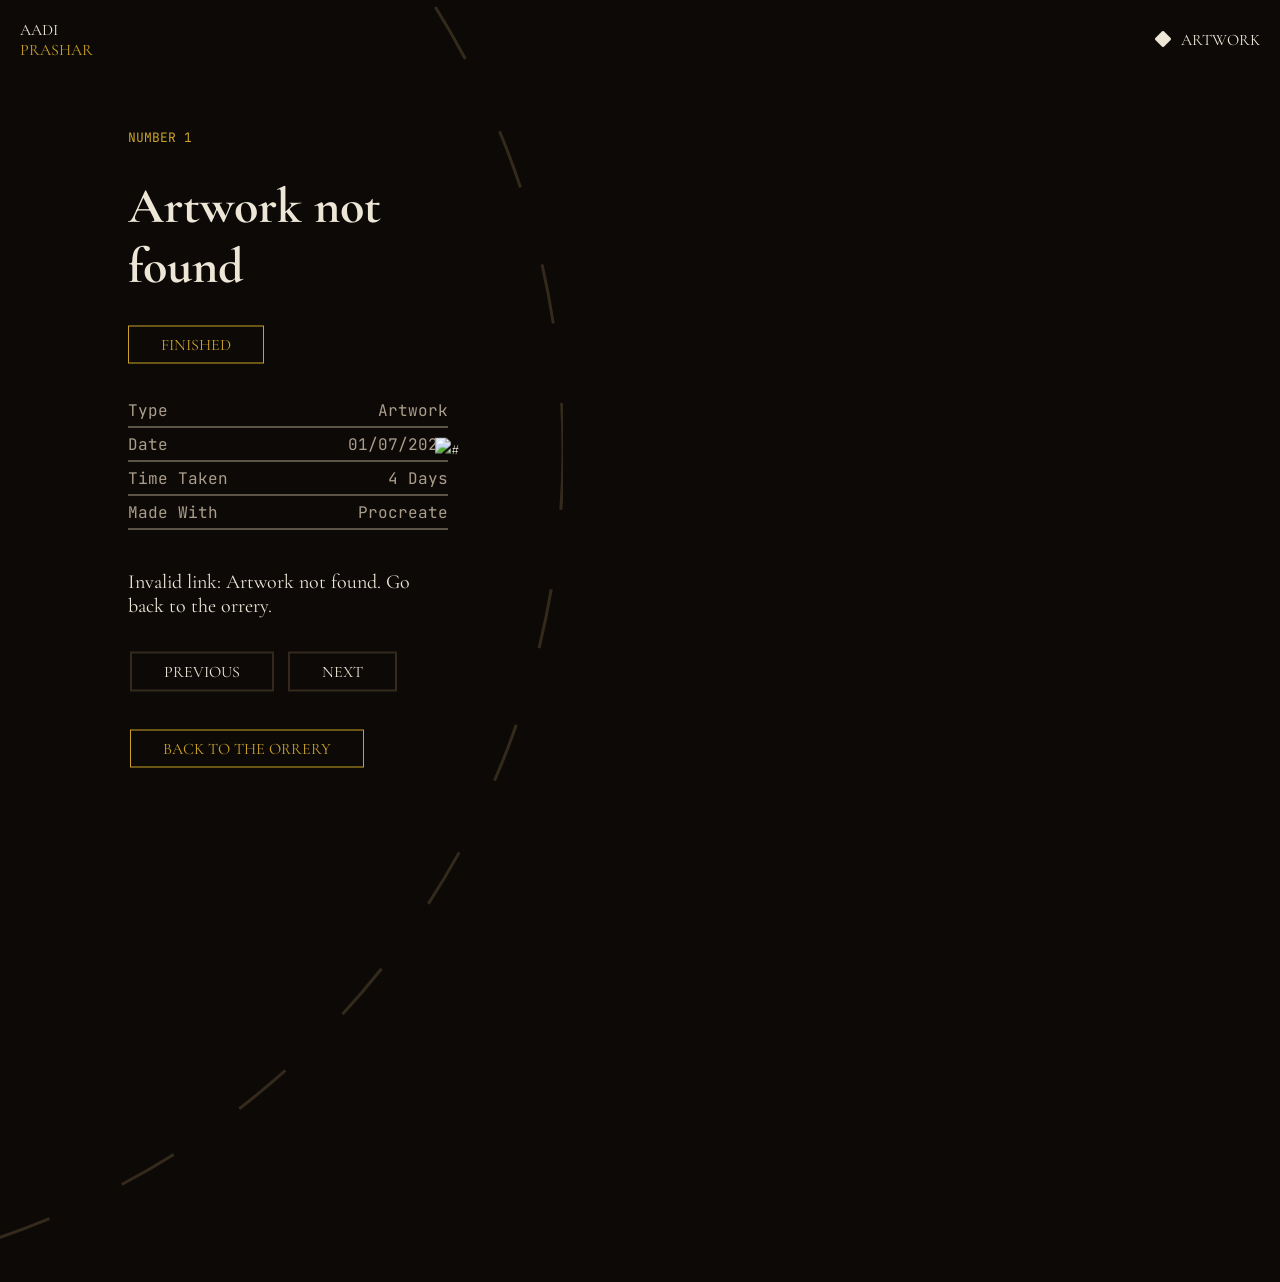
==== commit 439a4e93: "Added prev / next button functionallity in artwork.html" ====
--- a/artwork.html
+++ b/artwork.html
@@ -61,8 +61,8 @@
         
         <!-- Buttons -->
         <div class="nav-buttons">
-            <a class="button">Previous</a>
-            <a class="button">Next</a>
+            <a class="button" id="piece-prev">Previous</a>
+            <a class="button" id="piece-next">Next</a>
         </div>
         <a class="gold-button" href="index.html#orrery">Back to the Orrery</a>
     </div>
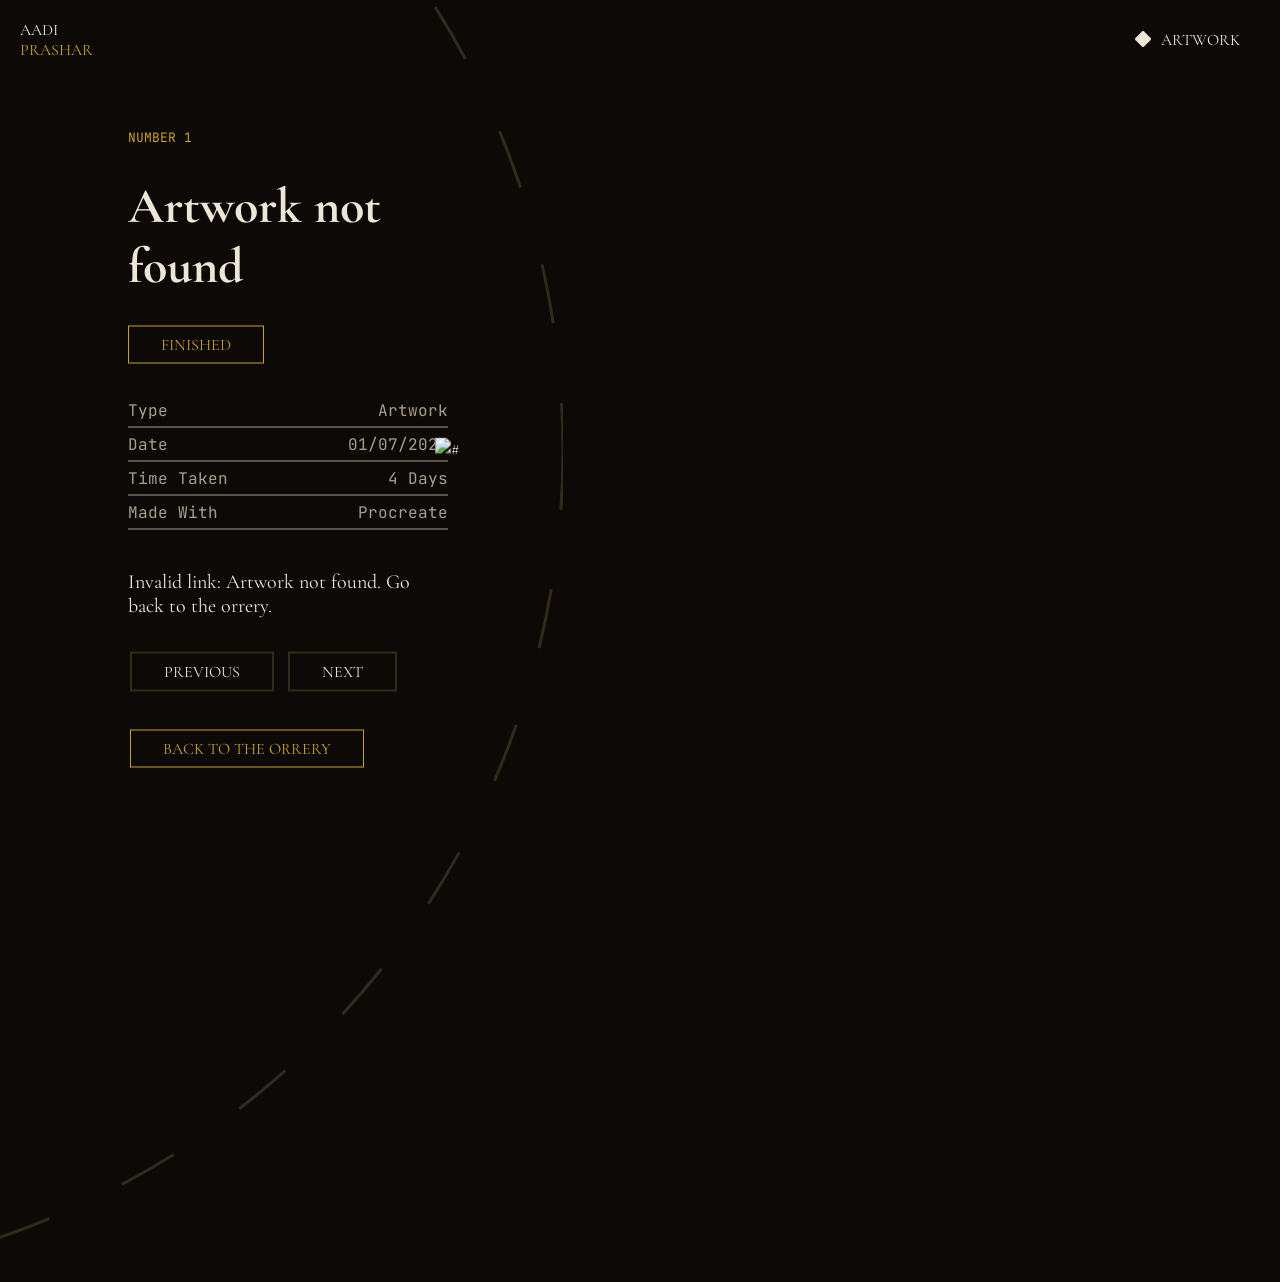
==== commit e84b9f0e: "Fixed navbar active and preview list with new positioning" ====
--- a/artwork.html
+++ b/artwork.html
@@ -11,7 +11,7 @@
     <script src="js/updatePage.js" defer></script>
 </head>
 
-<body>
+<body class="project-page">
     <!-- Header -->
     <div class="project-header">
         <!-- Name label word mark -->
--- a/style.css
+++ b/style.css
@@ -6,7 +6,7 @@
   --border: #342A1C;
   --offwhite: #EDE6D6;
   --dim: #AB9E8B;
-  --line: #241E15; 
+  --line: #241E15;
   --gold: #C9A227;
   --amber: #B4472A;
 
@@ -76,6 +76,12 @@
   color: var(--bg);
 }
 
+/* Disabled buttons */
+.disabled {
+  opacity: 0.3;
+  pointer-events: none;
+}
+
 /* ************************************
 
 ----------- INDEX.HTML ----------------
@@ -93,12 +99,12 @@
   right: 15px;
   top: 50%;
   transform: translateY(-50%);
-  z-index: 10;
+  z-index: 21;
 }
 
 /* Links inside the navbar */
 .navbar a {
-  color: var(--offwhite);
+  color: var(--dim);
   text-align: center;
   padding: 14px 16px;
   text-decoration: none;
@@ -118,7 +124,8 @@
 Home section 
 ---------------- */
 .hero-section {
-  height: 100vh;
+  min-height: 100vh;
+  height: auto;
   padding: 0 clamp(20px, 7vw, 140px);
   display: flex;
   flex-direction: column;
@@ -168,7 +175,6 @@
 }
 
 .scroll-text {
-  font-family: "Cormorant Garamond", serif;
   font-size: 12px;
   letter-spacing: 5px;
   color: var(--gold);
@@ -188,9 +194,22 @@
 ---------------- */
 .orrery-section {
   position: relative;
-  height: 100vh;
+  min-height: 100vh;
+  height: auto;
   border-bottom: 1px solid var(--line);
   scroll-snap-align: start;
+}
+
+.orrery-preview {
+  position: absolute;
+  top: 50%;
+  left: 0;
+  right: 0;
+  transform: translateY(-50%);
+  display: flex;
+  align-items: center;
+  justify-content: center;
+  gap: 6vw;
 }
 
 /* Name wordmark label */
@@ -199,13 +218,20 @@
   z-index: 10;
   top: 20px;
   margin: 20px 0 0 20px;
-  font-family: "Cormorant Garamond", serif;
   text-transform: uppercase;
   text-decoration: none;
 }
 
 .home-name-label {
   left: 20px;
+  display: block;
+  top: 0;
+  margin: 0;
+  left: 0;
+  padding: 12px 24px;
+  background: var(--bg);
+  border-bottom: 1px solid var(--border);
+  z-index: 20;
 }
 
 .name-label .first-name {
@@ -218,10 +244,9 @@
 
 /* Dial */
 .dial {
-  position: absolute;
-  top: 50%;
-  left: 50%;
-  transform: translate(-50%, -50%);
+  position: relative;
+  top: auto;
+  left: auto;
   width: clamp(250px, 40%, 1000px);
   aspect-ratio: 1;
   border-radius: 50%;
@@ -271,12 +296,10 @@
   position: absolute;
   inset: 0;
   border-radius: inherit;
-  background: conic-gradient(
-    from 0deg,
-    transparent 0 89%,
-    color-mix(in srgb, var(--gold) 8%, transparent) 94%,
-    color-mix(in srgb, var(--gold) 22%, transparent) 97%
-  );
+  background: conic-gradient(from 0deg,
+      transparent 0 89%,
+      color-mix(in srgb, var(--gold) 8%, transparent) 94%,
+      color-mix(in srgb, var(--gold) 22%, transparent) 97%);
 }
 
 /* Added directly by Claude: removed @keyframes radar-sweep (no longer used) */
@@ -319,7 +342,7 @@
 }
 
 @keyframes orrery-ping {
-  0%   {  
+  0% {
     opacity: 1;
     scale: 2.4;
     font-size: 18px;
@@ -332,6 +355,7 @@
     font-size: 12px;
   }
 }
+
 /*--- End of adapted code --- */
 
 /* --- Added directly by Claude: draggable sweep ---
@@ -343,13 +367,15 @@
 }
 
 .dial {
-  touch-action: none;  /* stop the page scrolling while dragging on touch screens */
+  touch-action: none;
+  /* stop the page scrolling while dragging on touch screens */
   cursor: grab;
 }
 
 .dial.dragging {
   cursor: grabbing;
 }
+
 /* --- End of code added directly by Claude --- */
 
 /* Orrery hand */
@@ -381,12 +407,13 @@
   --angle: calc(var(--turn) * 1turn);
   position: absolute;
   left: calc(50% + sin(var(--angle)) * var(--distance));
-  top:  calc(50% - cos(var(--angle)) * var(--distance));
+  top: calc(50% - cos(var(--angle)) * var(--distance));
   translate: -50% -50%;
 }
 
 .orrery-label {
-  --distance: 57%;  /* outside the outer ring (50%) */
+  --distance: 57%;
+  /* outside the outer ring (50%) */
   text-transform: uppercase;
   color: var(--gold);
   white-space: nowrap;
@@ -398,12 +425,15 @@
   left: 50%;
   bottom: 50%;
   width: 1px;
-  height: 50%;                      /* centre to outer ring */
+  height: 50%;
+  /* centre to outer ring */
   background: var(--border);
-  transform-origin: bottom center;  /* pivot at the dial centre */
+  transform-origin: bottom center;
+  /* pivot at the dial centre */
   rotate: calc(var(--turn) * 1turn);
   pointer-events: none;
 }
+
 /* End of claude generated code */
 
 /* Age label */
@@ -426,13 +456,11 @@
 
 /* Preview window */
 .preview {
-  position: absolute;
-  top: 50%;
-  transform: translate(0, -50%);
-  width: 300px;
-  height: 50vh;
+  position: relative;
+  top: auto;
+  width: 40vh;
+  height: auto;
   padding: 20px;
-  margin-left: 3vw;
   display: flex;
   flex-direction: column;
   gap: 20px;
@@ -506,10 +534,9 @@
 
 /* Projects List View */
 .list-view {
-  position: absolute;
-  top: 50%;
-  left: 50%;
-  transform: translate(-50%, -50%);
+  position: relative;
+  top: auto;
+  left: auto;
   width: 30vw;
   max-height: 70vh;
   overflow-y: auto;
@@ -567,7 +594,8 @@
 ---------------- */
 .about-section {
   position: relative;
-  height: 100vh;
+  min-height: 100vh;
+  height: auto;
   display: flex;
   align-items: center;
   justify-content: center;
@@ -577,53 +605,8 @@
   scroll-snap-align: start;
 }
 
-/* ----------------
-Contact Section 
----------------- */
-.contact-section {
-  position: relative;
-  height: 100vh;
-  display: flex;
-  align-items: center;
-  justify-content: center;
-  gap: 60px;
-  padding: 80px;
-  border-bottom: 1px solid var(--line);
-  scroll-snap-align: start;
-}
-
-
-
-/* ************************************
-
------------ ARTWORK.HTML ----------------
-
-************************************* */
-/* Header */
-.project-header {
-  position: absolute;
-  top: 20px;
-  left: 20px;
-  right: 20px;
-  display: flex;
-  justify-content: space-between;
-  z-index: 10;
-}
-
-.project-header .name-label {
-  top: 0;
-  margin: 0;
-}
-
-.project-header .project-type {
-  text-transform: uppercase;
-  display: flex;
-  align-items: center;
-  gap: 10px;
-}
-
 /* Ring Arc */
-.artwork-arc {
+.about-arc {
   position: absolute;
   top: 50%;
   transform: translate(0, -50%);
@@ -633,6 +616,171 @@
   z-index: 2;
 }
 
+.about-arc .ring {
+  fill: var(--bg);
+  stroke-width: 3;
+  stroke-dasharray: 60 80;
+}
+
+/* Content */
+.about-content {
+  position: absolute;
+  top: 50%;
+  left: 10vw;
+  transform: translate(0, -50%);
+  max-width: 25vw;
+  display: flex;
+  flex-direction: column;
+  z-index: 10;
+  align-items: flex-start;
+  gap: 30px;
+}
+
+.about-page-title {
+  font-family: 'JetBrains Mono', monospace;
+  text-transform: uppercase;
+  font-size: 13px;
+  color: var(--gold);
+}
+
+.about-title {
+  font-size: 50px;
+}
+
+.about-data {
+  width: 100%;
+  font-family: 'JetBrains Mono', monospace;
+  color: var(--dim);
+  padding-bottom: 10px;
+}
+
+.about-data .data-row a {
+  text-decoration: none;
+  color: var(--gold);
+}
+
+.about-description {
+  max-width: 50ch;
+  font-size: 20px;
+}
+
+/* ----------------
+Responsiveness 
+---------------- */
+@media (max-width: 1000px) {
+
+  body {
+    scroll-snap-type: none;
+  }
+
+  /* Put navbar on bottom */
+  .navbar {
+    position: fixed;
+    top: auto;
+    bottom: 0;
+    left: 0;
+    right: 0;
+    flex-direction: row;
+    justify-content: center;
+    transform: none;
+    background: var(--bg);
+    z-index: 20;
+    border-top: 1px solid var(--border);
+  }
+
+  /* Hide dial and buttons */
+  .dial, .orrery-buttons, .about-arc {
+    display: none;
+  }
+
+  /* Removing all the absolute positioning */
+  .key, .preview, .list-view, .about-content {
+    position: static;
+    width: auto;
+    max-width: none;
+    max-height: none;
+    margin: 0;
+    padding: 0;
+    transform: translate(0, 0);
+  }
+
+  .key {
+    margin: 20px;
+  }
+
+  /* List View */
+  .list-view {
+    margin: 20px;
+  }
+
+  .list-row {
+    padding: 12px 2px;
+    gap: 12px;
+  }
+
+  .list-row a {
+    font-size: 17px;
+  }
+
+  .list-row i, .list-text {
+    font-size: 11px;
+  }
+
+  .preview {
+    margin: 2vh 10vh 2vh 10vh;
+    padding: 20px;
+  }
+
+  .about-section {
+    padding: 10px;
+  }
+
+  .orrery-preview {
+    position: static;
+    display: block;
+    transform: none;
+  }
+}
+
+/* ************************************
+
+----------- ARTWORK.HTML ----------------
+
+************************************* */
+/* Header */
+.project-header {
+  position: absolute;
+  top: 20px;
+  left: 20px;
+  right: 20px;
+  display: flex;
+  justify-content: space-between;
+  z-index: 10;
+}
+
+.project-header .name-label {
+  top: 0;
+  margin: 0;
+}
+
+.project-header .project-type {
+  text-transform: uppercase;
+  display: flex;
+  align-items: center;
+  gap: 10px;
+}
+
+/* Ring Arc */
+.artwork-arc {
+  position: absolute;
+  top: 50%;
+  transform: translate(0, -50%);
+  left: calc(44% - 130vw);
+  width: 130vw;
+  aspect-ratio: 1;
+  z-index: 2;
+}
+
 .artwork-arc .ring {
   fill: var(--bg);
   stroke-width: 3;
@@ -711,6 +859,17 @@
   height: 100%;
 }
 
+/* ----------------
+Responsiveness (Artwork Page)
+---------------- */
+@media (max-width: 1000px) {
+
+  .project-page {
+    display: flex;
+    flex-direction: column;
+  }
+}
+
 /* ************************************
 
 ----------- WEBSITE.HTML ----------------
@@ -720,21 +879,31 @@
   color: var(--gold);
 }
 
+.project-header {
+  margin-right: 20px;
+}
+
+.website-start {
+  position: relative;
+  min-height: 100vh;
+  overflow: hidden;
+}
+
 /* Ring Arc */
 .website-arc {
   position: absolute;
-  top: 5%;
+  top: 10%;
   transform: translate(0, -50%);
-  left: 40%;
+  left: 30%;
   width: clamp(1200px, 130vw, 2300px);
   aspect-ratio: 1;
   z-index: 2;
 }
 
 .website-arc .ring {
-  fill: var(--bg);
   stroke-width: 3;
   stroke-dasharray: 60 80;
+  fill: var(--bg);
 }
 
 /* Content */
@@ -743,7 +912,7 @@
   transform: translate(0, -50%);
   top: 40%;
   right: 13vw;
-  max-width: 25vw;
+  max-width: 40vw;
   display: flex;
   flex-direction: column;
   z-index: 10;
@@ -794,10 +963,54 @@
   gap: 10px;
 }
 
-/* Artwork */
-
-.artwork img {
+/* Mockup image */
+.website-mockup {
+  position: absolute;
+  top: 45%;
+  left: 20%;
+  transform: translate(0, -50%);
+  border-radius: 10%;
+  width: 60vw;
+  z-index: 1;
+}
+
+.website-mockup img {
   width: 100%;
-  height: 100%;
-}
-
+  display: block;
+}
+
+/* Process Section */
+.process-section {
+  display: flex;
+  flex-direction: column;
+  align-items: center;
+  gap: 60px;
+  padding: 100px 10vw;
+}
+
+.website-paragraph {
+  max-width: 60ch;
+}
+
+.website-paragraph h2 {
+  margin-bottom: 14px;
+}
+
+.website-paragraph p {
+  line-height: 1.75;
+}
+
+.process-item {
+  max-width: 900px;
+}
+
+.process-item img {
+  width: 100%;
+  display: block;
+  border: 1px solid var(--border);
+}
+
+.process-item figcaption {
+  color: var(--dim);
+  margin-top: 12px;
+}
